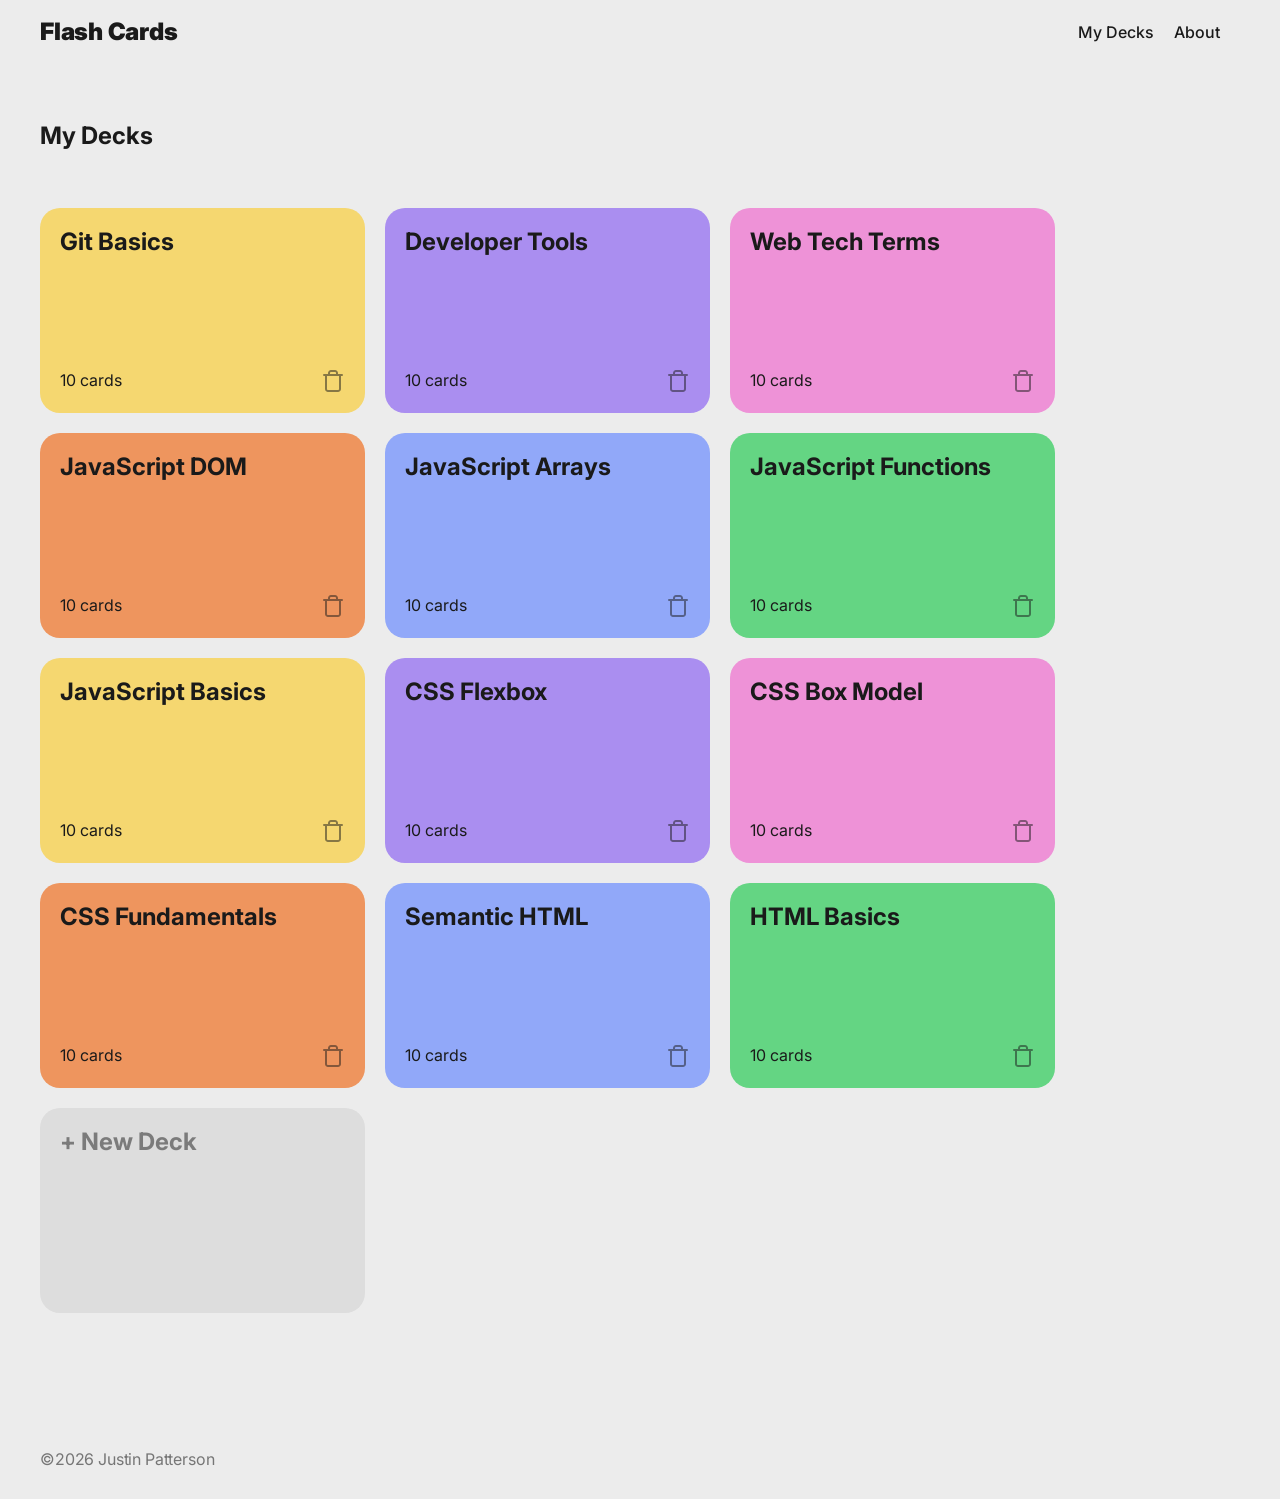
==== index.html @ 96e8d9ff "Initial commit" ====
<!doctype html>
<html lang="en">
  <head>
    <meta charset="UTF-8" />
    <link rel="icon" type="image/x-icon" href="favicon.ico" />
    <link rel="preconnect" href="https://fonts.googleapis.com" />
    <link rel="preconnect" href="https://fonts.gstatic.com" crossorigin />
    <link
      href="https://fonts.googleapis.com/css2?family=Inter:ital,opsz,wght@0,14..32,100..900;1,14..32,100..900&display=swap"
      rel="stylesheet"
    />
    <meta name="viewport" content="width=device-width, initial-scale=1.0" />
    <meta name="author" content="Justin Patterson" />
    <meta
      name="description"
      content="A studyguide that contains various software engineering concepts, tehcniques, logic, and practices"
    />
    <meta
      name="keywords"
      content="software engineering, study aids, learning materials, flashcards, studyguide, Se Study-Station"
    />
    <title>Study-er</title>
    <link rel="stylesheet" href="./assets/vendor/normalize.css" />
    <link rel="stylesheet" href="./assets/css/style.css" />
  </head>
  <body class="page">
    <header class="header">
      <h1 class="header__title">
        <a href="#" class="header__link">Flash Cards</a>
      </h1>
      <nav class="nav">
        <ul class="nav__links">
          <li><a href="#home" class="nav__link">My Decks</a></li>
          <li><a href="#home" class="nav__link">About</a></li>
          <li></li>
        </ul>
      </nav>
    </header>

    <main class="page__main-content">
      <section id="decks" class="decks">
        <h2 class="decks__title">My Decks</h2>
        <div class="wrapping-row">
          <ul class="decks__list wrapping-row__display-contents"></ul>
          <button
            type="button"
            class="decks__new-deck-btn"
            aria-label="Add new card deck"
          >
            + New Deck
          </button>
        </div>
      </section>
      <section id="carousel" class="carousel">
        <h2 class="carousel__title"></h2>

        <div class="carousel__row">
          <button
            type="button"
            class="carousel__btn carousel__btn_type_left"
            aria-label="Previous card"
          ></button>
          <div class="carousel__card">
            <p class="carousel__card-text"></p>
          </div>
          <button
            type="button"
            class="carousel__btn carousel__btn_type_right"
            aria-label="Next card"
          ></button>
        </div>
        <button
          type="button"
          class="carousel__btn carousel__btn_type_flip"
          aria-label="Flip card"
        ></button>
      </section>
      <section id="not-found" class="not-found">
        <h2 class="not-found__status-code">404 Not Found</h2>
        <p class="not-found__text">
          The page you requested could not be found. Sorry.
        </p>
        <a href="#home" class="not-found__link">Return to My Decks</a>
      </section>
    </main>
    <footer class="footer">
      <p class="footer__text">&copy;2026 Justin Patterson</p>
    </footer>
    <template id="card-template">
      <li class="deck deck_color_green">
        <h3 class="deck__title"></h3>

        <div class="deck__row">
          <p class="deck__count"></p>

          <button
            type="button"
            class="deck__delete-btn"
            aria-label="Delete Basic HTML Tags deck"
          ></button>
          <a class="deck__link" href="#"></a>
        </div>
      </li>
    </template>

    <script type="module" src="./assets/js/index.js"></script>
  </body>
</html>
---- assets/css/style.css ----
button {
  cursor: pointer;
}

.page {
  display: flex;
  flex-direction: column;
  background-color: #ececec;
  font-family: Inter, Arial, Helvetica, sans-serif;
  padding: 20px 40px 32px;
  max-width: 1440px;
  color: #1a1a1a;
  line-height: 1;
  margin: 0 auto;
  box-sizing: border-box;
  min-height: 100vh;
}

.page__main-content {
  margin-top: 60px;
  flex-grow: 1;
  margin-bottom: 138px;
}

.header {
  display: flex;
  justify-content: space-between;
  align-items: center;
}

.header__title {
  margin: 0;
  font-weight: 900;
  font-size: 24px;
  letter-spacing: -0.24px;
}

.header__link {
  color: inherit;
  text-decoration: none;
}

.header__link:hover {
  text-decoration: underline;
}

.nav {
  display: flex;
}

.nav__links {
  display: flex;
  list-style-type: none;
  font-weight: 500;
  font-size: 16px;
  gap: 20px;
  margin: 0;
  padding: 0;
}

.nav__link {
  color: inherit;
  text-decoration: none;
}

.nav__link:hover {
  text-decoration: underline;
}

.decks {
  display: flex;
  flex-direction: column;
  gap: 40px;
}

.deck {
  width: 100%;
  max-width: 325px;
  position: relative;
}

.deck__title {
  margin: 0;
  font-size: 24px;
  font-weight: 700;
  line-height: 1.2;
}

.deck__count {
  margin: 0;
  font-size: 16px;
  font-weight: 400;
  line-height: 1.2;
}

.decks__list {
  list-style-type: none;
  margin: 0;
  padding: 0;
}

.deck__link {
  position: absolute;
  inset: 0;
  z-index: 1;
}

.wrapping-row {
  display: flex;
  flex-wrap: wrap;
  gap: 20px;
}

.wrapping-row__display-contents {
  display: contents;
}

.decks__new-deck-btn {
  display: flex;
  border-radius: 20px;
  width: 100%;
  max-width: 325px;
  height: 205px;
  font-weight: 700;
  font-size: 24px;
  line-height: 1.2;
  color: #1a1a1a80;
  padding: 20px;
  cursor: pointer;
  border: none;
  background-color: #ddd;
}

.decks__new-deck-btn:hover {
  background-color: #c5c5c5;
  color: #1a1a1a;
}
.deck {
  display: flex;
  flex-direction: column;
  justify-content: space-between;
  background-color: #64d583;
  box-sizing: border-box;
  width: 325px;
  height: 205px;
  border-radius: 20px;
  padding: 20px;
  margin: 0;
}

.deck__title {
  margin: 0;
  padding: 0;
}

.deck__row {
  display: flex;
  align-items: center;
  justify-content: space-between;
}

.deck__delete-btn {
  border: none;
  width: 24px;
  height: 24px;
  background-color: transparent;
  opacity: 50%;
  background-repeat: no-repeat;
  background-position: center;
  cursor: pointer;
  background-image: url(../images/delete.svg);
  position: relative;
  z-index: 2;
}

.deck__delete-btn:hover {
  opacity: 100%;
}

.deck_color_green {
  background-color: #64d583;
}

.deck_color_blue {
  background-color: #91a8f9;
}

.deck_color_pink {
  background-color: #ee92d7;
}

.deck_color_purple {
  background-color: #aa8ef0;
}

.deck_color_orange {
  background-color: #ee955e;
}

.deck_color_yellow {
  background-color: #f5d770;
}

.page__main-content_location_carousel {
  margin-top: 106px;
  display: flex;
  justify-content: center;
}

.carousel {
  display: none;
  flex-direction: column;
  align-items: center;
}

.carousel__row {
  display: flex;
  align-items: center;
  gap: 20px;
}

.carousel__card {
  display: flex;
  justify-content: center;
  align-items: center;
  box-sizing: border-box;
  background-color: #64d583;
  border-radius: 20px;
  width: 440px;
  height: 300px;
  padding: 20px;
}

.carousel__card_color_green {
  background-color: #64d583;
}

.carousel__card_color_blue {
  background-color: #91a8f9;
}

.carousel__card_color_orange {
  background-color: #ee955e;
}

.carousel__card_color_pink {
  background-color: #ee92d7;
}

.carousel__card_color_purple {
  background-color: #aa8ef0;
}

.carousel__card_color_yellow {
  background-color: #f5d770;
}

.carousel__card_color_white {
  background-color: #fff;
}

.carousel__card-text {
  margin: 0;
  font-weight: 700;
  font-size: 32px;
}

.carousel__btn {
  background-color: #fff;
  border: none;
  padding: 0;
  width: 44px;
  height: 44px;
  border-radius: 8px;
  cursor: pointer;
}

.carousel__btn::before {
  content: "";
  display: block;
  width: 100%;
  height: 100%;
  background-repeat: no-repeat;
  background-position: center;
  opacity: 50%;
}

.carousel__btn_type_left::before {
  background-image: url("../images/left.svg");
}

.carousel__btn_type_right::before {
  background-image: url("../images/right.svg");
}

.carousel__btn_type_flip {
  margin-top: 24px;
}

.carousel__btn_type_flip::before {
  background-image: url("../images/flip.svg");
}

.carousel__btn:hover::before {
  opacity: 100%;
}

.carousel__btn_disabled {
  cursor: default;
}

.carousel__btn_disabled::before,
.carousel__btn_disabled:hover::before {
  opacity: 20%;
}

.not-found {
  display: none;
  text-align: center;
}

.not-found__status-code {
  margin: 0 0 24px;
  font-size: 40px;
}

.not-found__text {
  margin: 0 0 24px;
  font-size: 40px;
}

.not-found__link {
  color: inherit;
}

.footer {
  font-weight: 400;
  font-size: 16px;
}

.footer__text {
  margin: 0;
  font-weight: 400;
  font-size: 16px;
  letter-spacing: -0.16px;
  color: #00000080;
}
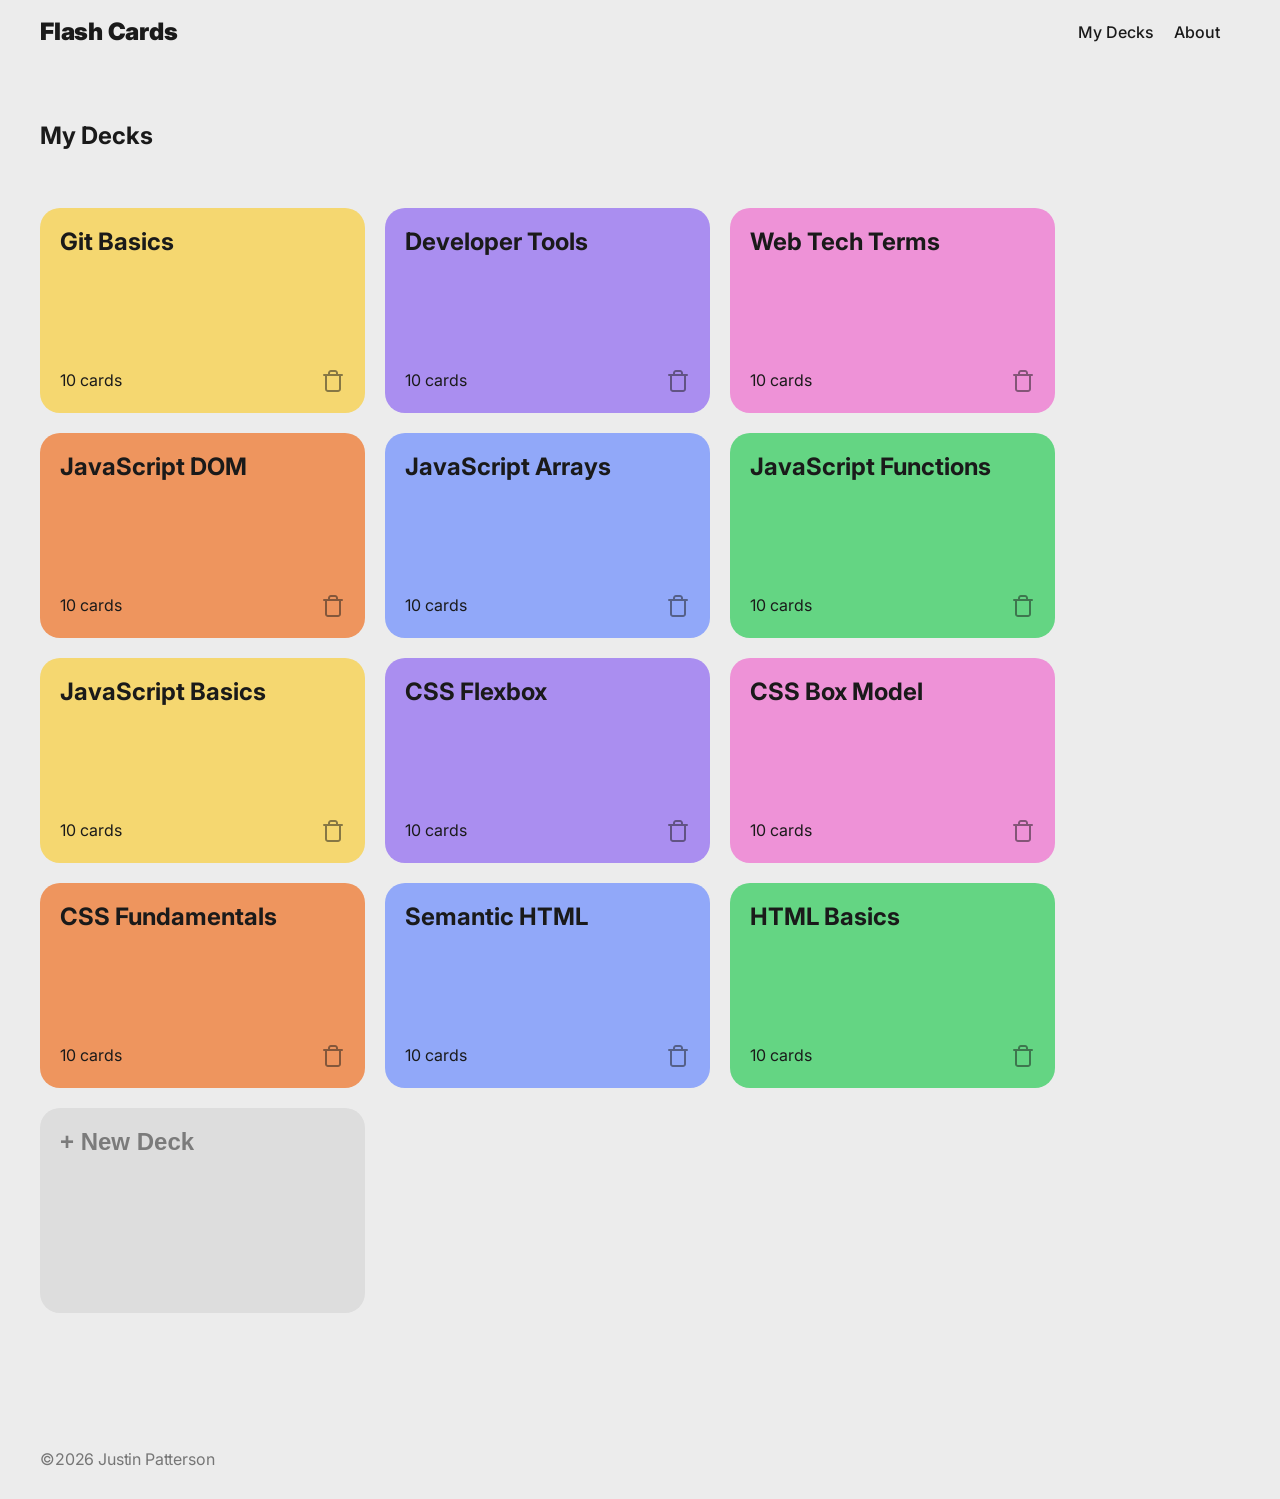
==== commit 573cbf4f: "refactor: split CSS files according to BEM blocks and removed normalized link in index.html" ====
--- a/index.html
+++ b/index.html
@@ -20,8 +20,7 @@
       content="software engineering, study aids, learning materials, flashcards, studyguide, Se Study-Station"
     />
     <title>Study-er</title>
-    <link rel="stylesheet" href="./assets/vendor/normalize.css" />
-    <link rel="stylesheet" href="./assets/css/style.css" />
+    <link rel="stylesheet" href="./assets/css/index.css" />
   </head>
   <body class="page">
     <header class="header">
--- a/assets/css/index.css
+++ b/assets/css/index.css
@@ -0,0 +1,10 @@
+@import url("./assets/vendor/normalize.css");
+@import url("./button.css");
+@import url("./page.css");
+@import url("./header.css");
+@import url("./decks.css");
+@import url("./deck.css");
+@import url("./wrapping-row.css");
+@import url("./carousel.css");
+@import url("./nav.css");
+@import url("./footer.css");
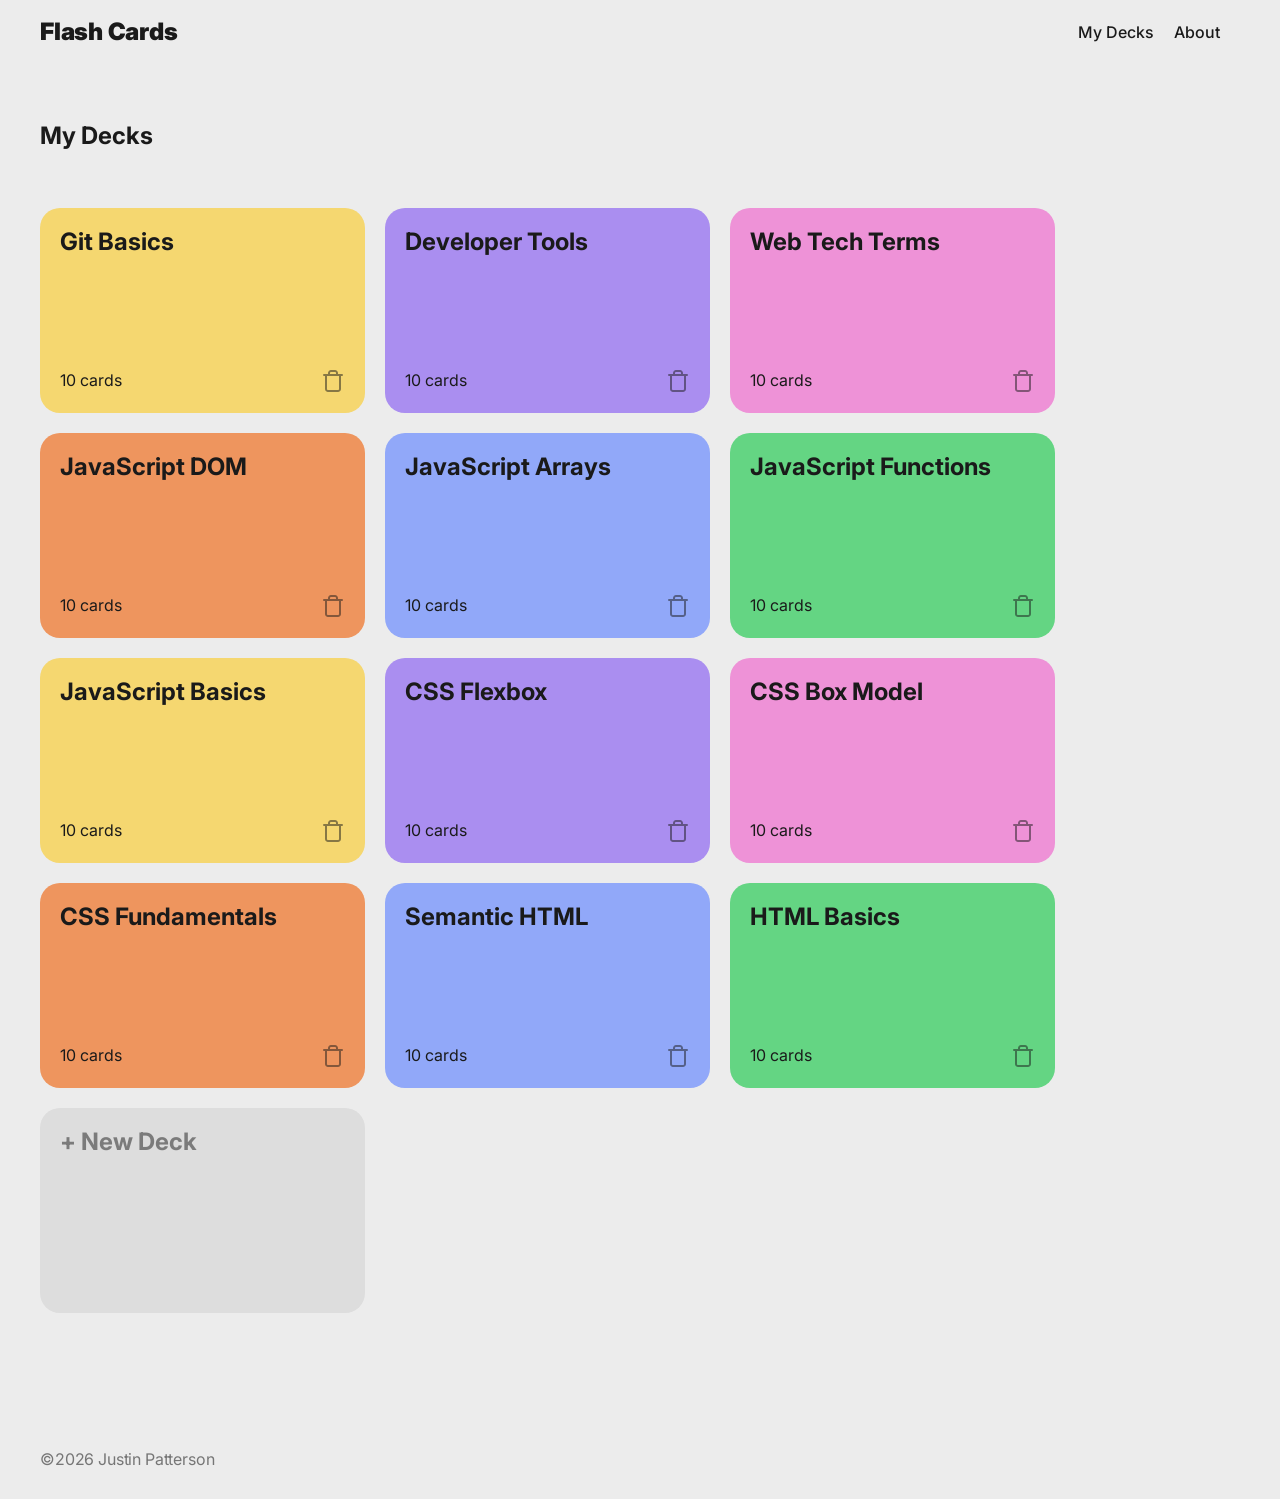
==== commit ea558469: "refactor: rename deck and decks blocks and refactored index.css" ====
--- a/index.html
+++ b/index.html
@@ -37,13 +37,13 @@
     </header>
 
     <main class="page__main-content">
-      <section id="decks" class="decks">
-        <h2 class="decks__title">My Decks</h2>
+      <section id="gallery" class="gallery">
+        <h2 class="gallery__title">My Decks</h2>
         <div class="wrapping-row">
-          <ul class="decks__list wrapping-row__display-contents"></ul>
+          <ul class="gallery__list wrapping-row__display-contents"></ul>
           <button
             type="button"
-            class="decks__new-deck-btn"
+            class="gallery__new-deck-btn"
             aria-label="Add new card deck"
           >
             + New Deck
@@ -86,18 +86,18 @@
       <p class="footer__text">&copy;2026 Justin Patterson</p>
     </footer>
     <template id="card-template">
-      <li class="deck deck_color_green">
-        <h3 class="deck__title"></h3>
+      <li class="card card_color_green">
+        <h3 class="card__title"></h3>
 
-        <div class="deck__row">
-          <p class="deck__count"></p>
+        <div class="card__row">
+          <p class="card__count"></p>
 
           <button
             type="button"
-            class="deck__delete-btn"
+            class="card__delete-btn"
             aria-label="Delete Basic HTML Tags deck"
           ></button>
-          <a class="deck__link" href="#"></a>
+          <a class="card__link" href="#"></a>
         </div>
       </li>
     </template>
--- a/assets/css/index.css
+++ b/assets/css/index.css
@@ -1,10 +1,11 @@
-@import url("./assets/vendor/normalize.css");
+@import url("../vendor/normalize.css");
+@import url("./page.css");
 @import url("./button.css");
-@import url("./page.css");
 @import url("./header.css");
-@import url("./decks.css");
-@import url("./deck.css");
+@import url("./nav.css");
+@import url("./gallery.css");
+@import url("./card.css");
 @import url("./wrapping-row.css");
 @import url("./carousel.css");
-@import url("./nav.css");
+@import url("./not-found.css");
 @import url("./footer.css");
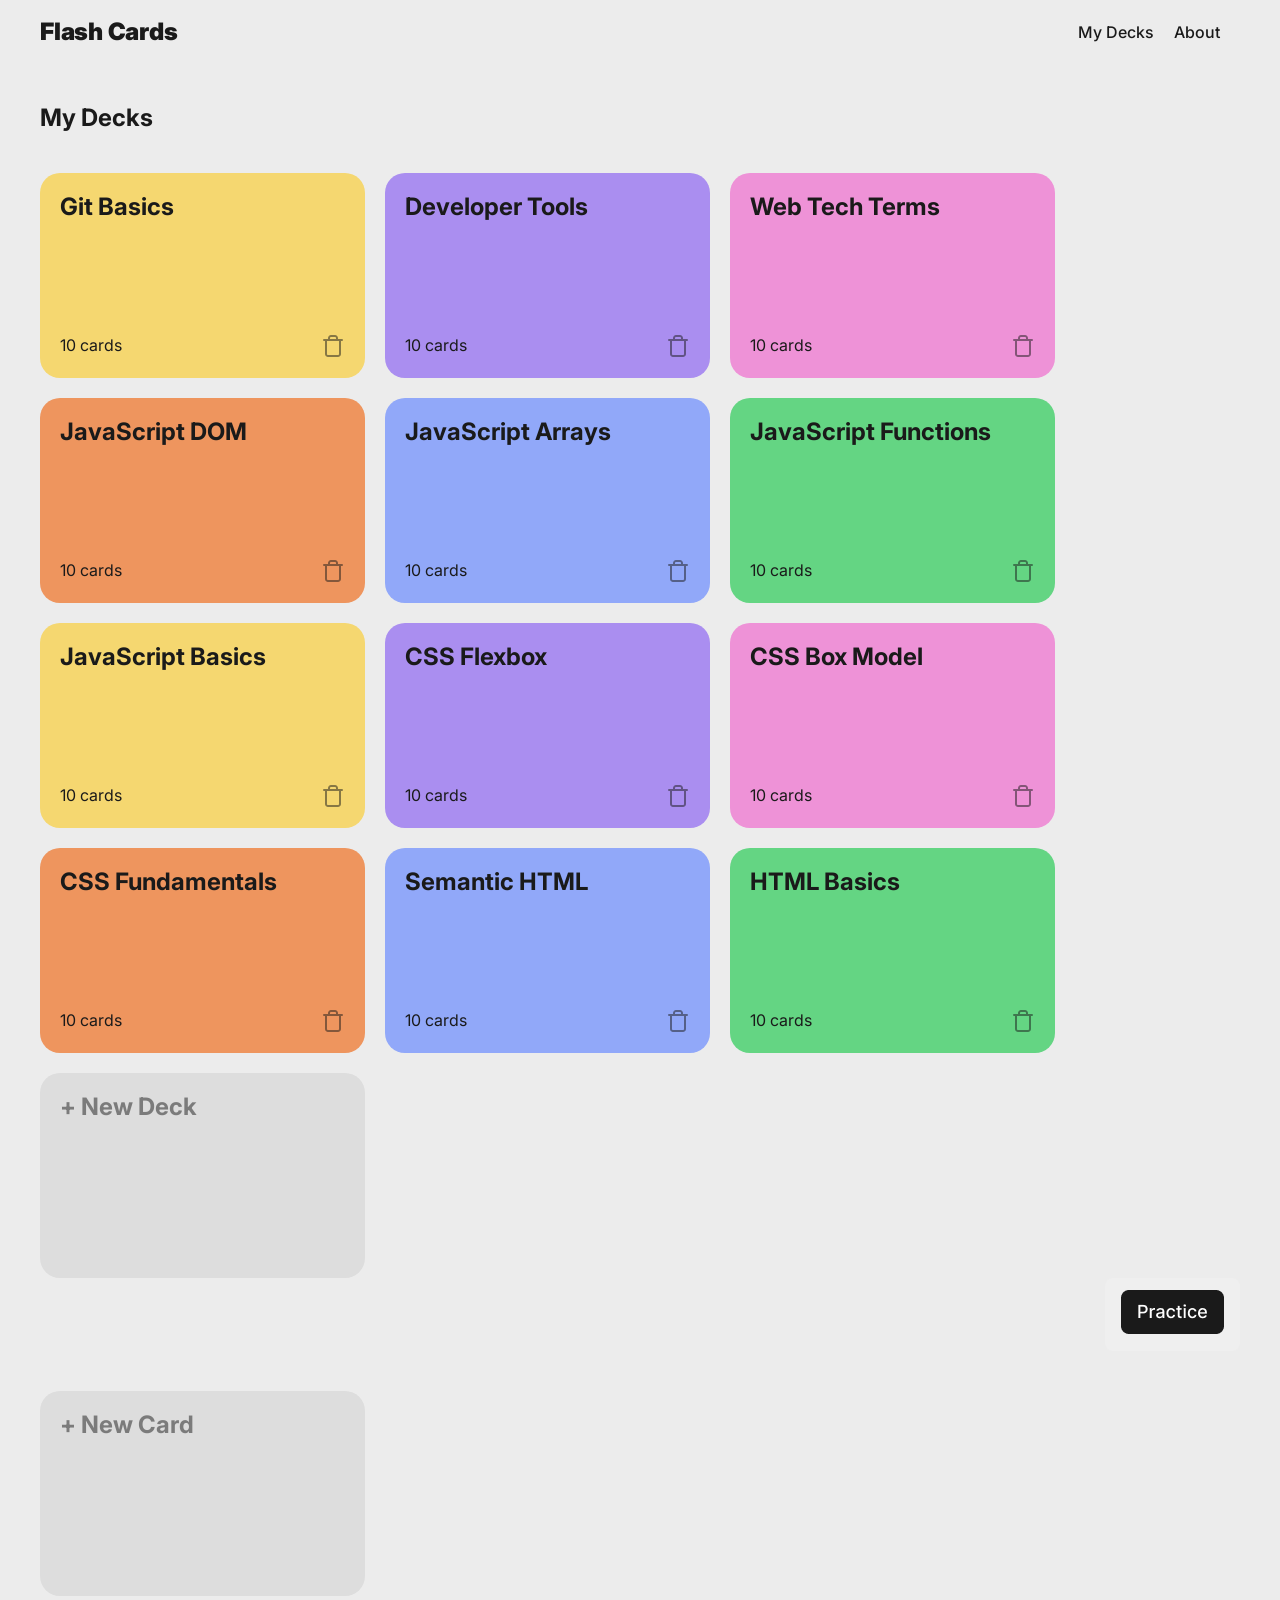
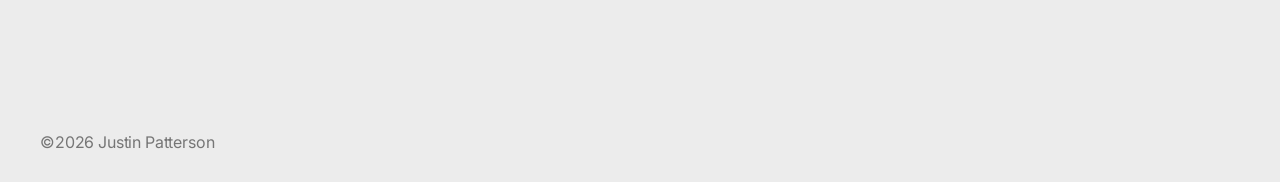
==== commit b3932fb5: "feat: add markup for open deck view" ====
--- a/index.html
+++ b/index.html
@@ -37,7 +37,7 @@
     </header>
 
     <main class="page__main-content">
-      <section id="gallery" class="gallery">
+      <section id="home" class="gallery">
         <h2 class="gallery__title">My Decks</h2>
         <div class="wrapping-row">
           <ul class="gallery__list wrapping-row__display-contents"></ul>
@@ -47,6 +47,24 @@
             aria-label="Add new card deck"
           >
             + New Deck
+          </button>
+        </div>
+      </section>
+      <section id="deck-view" class="gallery">
+        <div class="gallery__deck-wrap">
+          <h2 class="gallery__title"></h2>
+          <button type="button" class="gallery__practice-btn">
+            <img src="./assets/images/Button.png" alt="The practice button" />
+          </button>
+        </div>
+        <div class="wrapping-row">
+          <ul class="gallery__list wrapping-row__display-contents"></ul>
+          <button
+            type="button"
+            class="gallery__new-deck-btn"
+            aria-label="Add new card deck"
+          >
+            + New Card
           </button>
         </div>
       </section>
@@ -102,6 +120,24 @@
       </li>
     </template>
 
+    <template id="flashcard-template">
+      <li class="card">
+        <h3 class="card__title"></h3>
+        <div class="card__row">
+          <button
+            type="button"
+            aria-label="Flip card"
+            class="card__flip"
+          ></button>
+          <button
+            type="button"
+            aria-label="Delete card"
+            class="card__delete-btn"
+          ></button>
+        </div>
+      </li>
+    </template>
+
     <script type="module" src="./assets/js/index.js"></script>
   </body>
 </html>
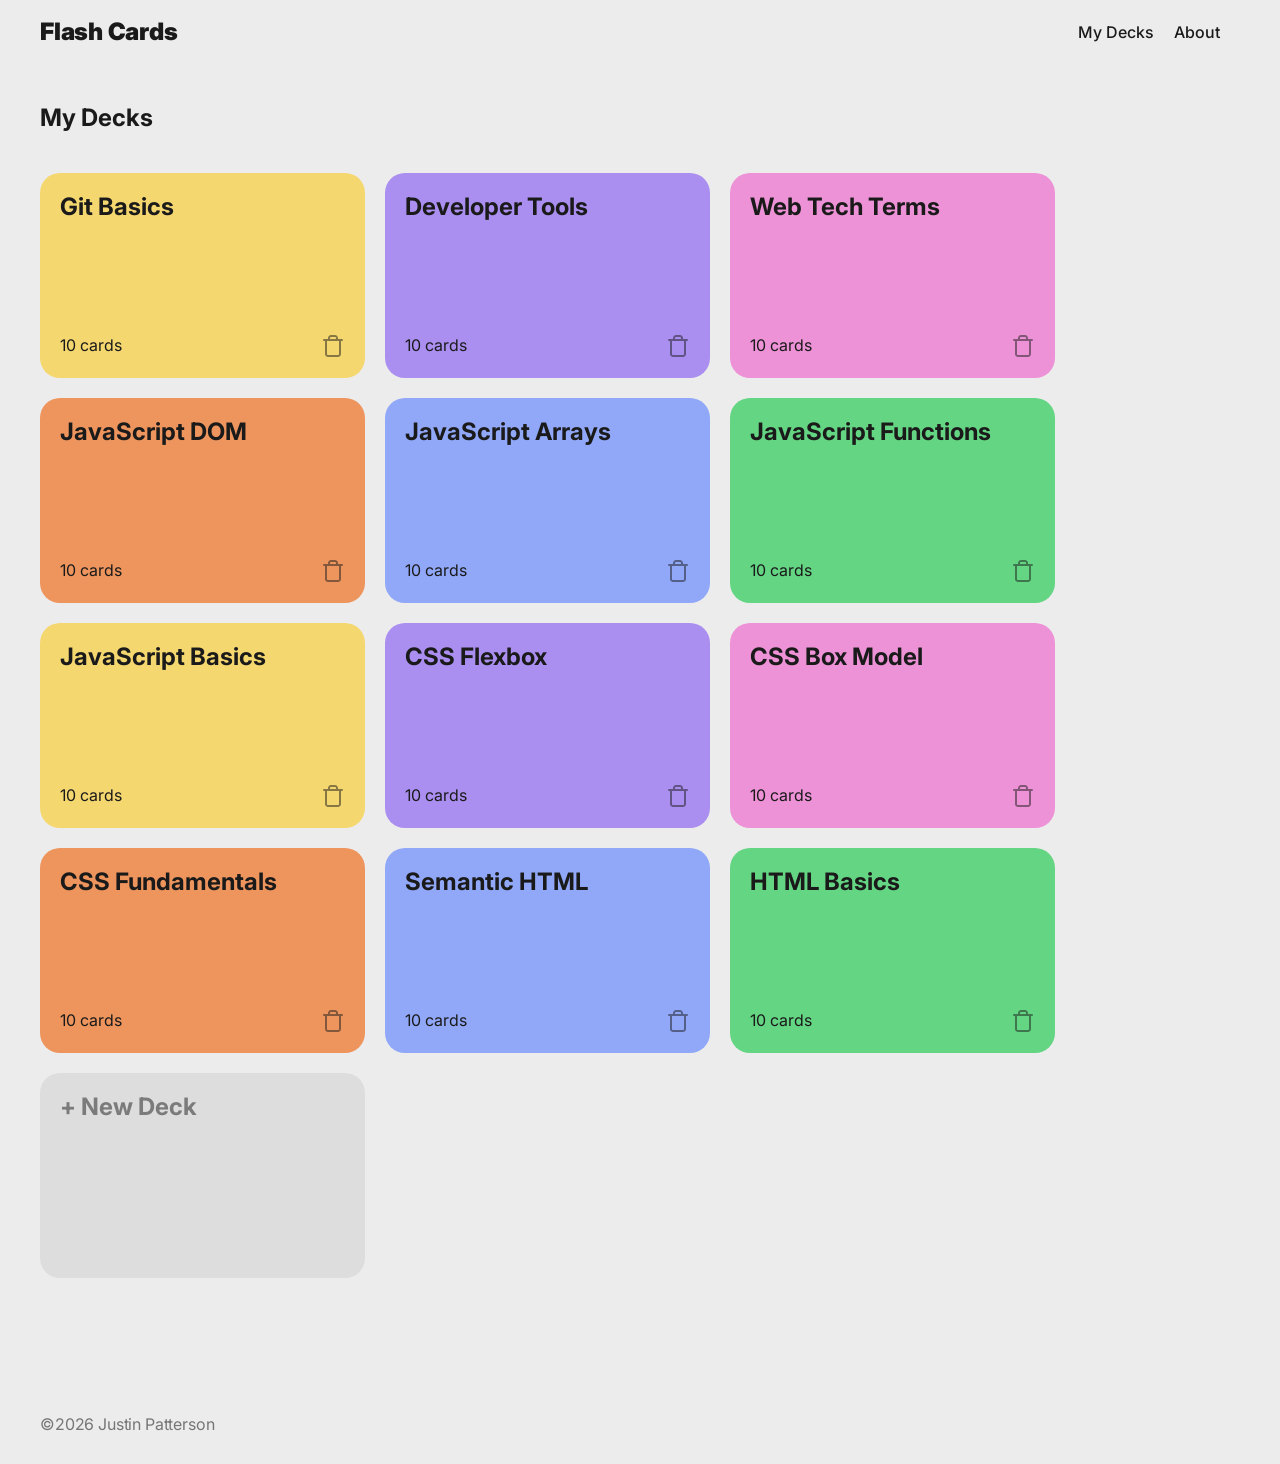
==== commit 26104e74: "feat: implement open deck view" ====
--- a/index.html
+++ b/index.html
@@ -54,15 +54,15 @@
         <div class="gallery__deck-wrap">
           <h2 class="gallery__title"></h2>
           <button type="button" class="gallery__practice-btn">
-            <img src="./assets/images/Button.png" alt="The practice button" />
+            <img src="./assets/images/Button.png" alt="Practice" />
           </button>
         </div>
         <div class="wrapping-row">
           <ul class="gallery__list wrapping-row__display-contents"></ul>
           <button
             type="button"
-            class="gallery__new-deck-btn"
-            aria-label="Add new card deck"
+            class="gallery__new-card-btn"
+            aria-label="Add new flashcard"
           >
             + New Card
           </button>
